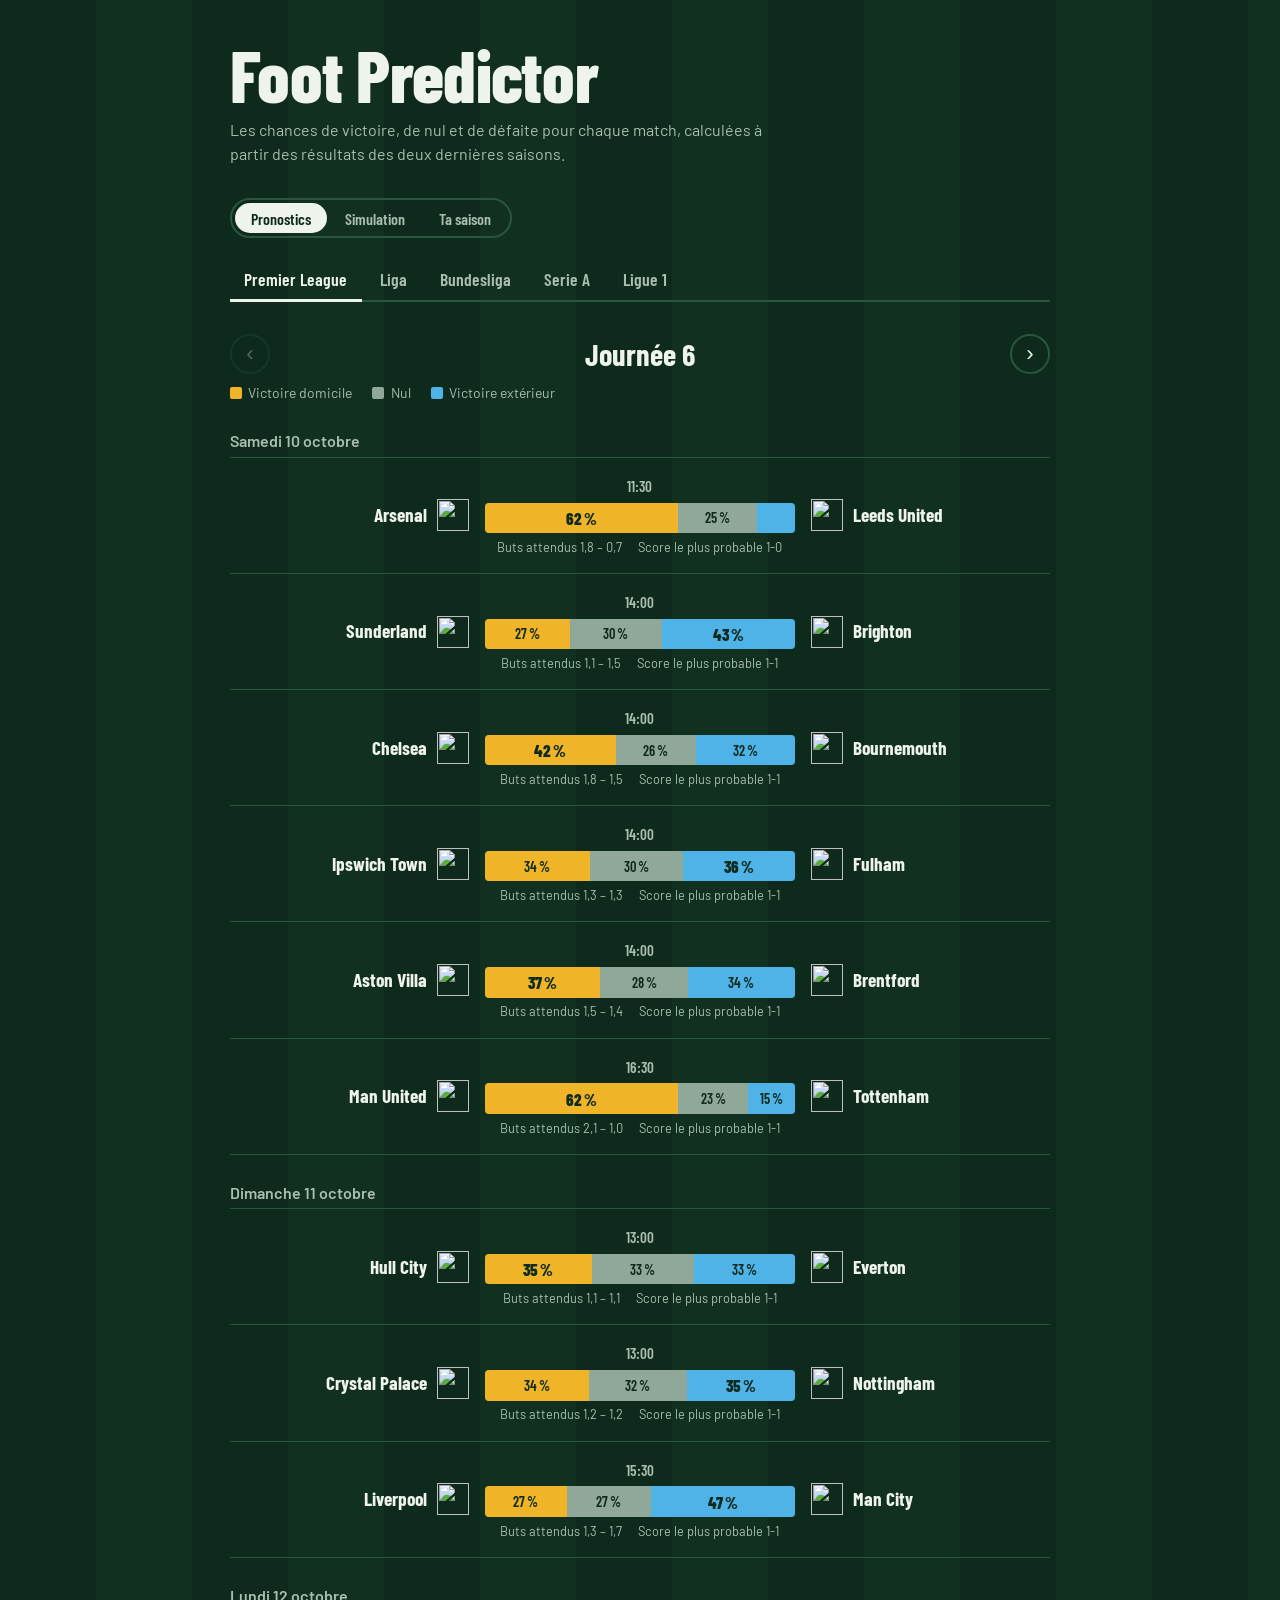
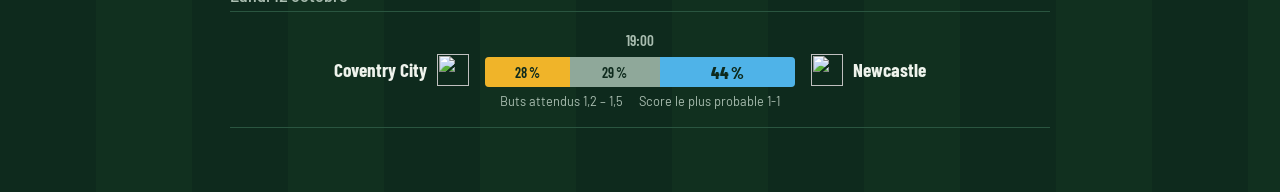
==== frontend/index.html @ 9f8b102c "Foot Predictor : backend, modèle et site" ====
<!doctype html>
<html lang="fr">
<head>
  <meta charset="utf-8">
  <meta name="viewport" content="width=device-width, initial-scale=1">
  <title>Foot Predictor</title>
  <link rel="preconnect" href="https://fonts.googleapis.com">
  <link rel="preconnect" href="https://fonts.gstatic.com" crossorigin>
  <link href="https://fonts.googleapis.com/css2?family=Barlow:wght@400;500;600&family=Barlow+Condensed:wght@500;600;700;800&display=swap" rel="stylesheet">
  <link rel="stylesheet" href="style.css">
</head>
<body>
  <div class="page">
    <header>
      <h1 class="titre">Foot Predictor</h1>
      <p class="sous-titre">Les chances de victoire, de nul et de défaite pour chaque match, calculées à partir des résultats des deux dernières saisons.</p>
      <nav class="vues" aria-label="Section">
        <button data-vue="pronostics" aria-pressed="true">Pronostics</button>
        <button data-vue="simulation" aria-pressed="false">Simulation</button>
        <button data-vue="saison" aria-pressed="false">Ta saison</button>
      </nav>
      <nav class="ligues" role="tablist" aria-label="Championnat"></nav>
    </header>

    <main>
      <section id="vue-pronostics">
        <div class="journee">
          <button class="nav-journee" id="prec" aria-label="Journée précédente">‹</button>
          <h2 id="titre-journee">Chargement…</h2>
          <button class="nav-journee" id="suiv" aria-label="Journée suivante">›</button>
        </div>
        <p class="legende">
          <span style="--c: var(--dom)">Victoire domicile</span>
          <span style="--c: var(--nul)">Nul</span>
          <span style="--c: var(--ext)">Victoire extérieur</span>
        </p>
        <div id="matchs" aria-live="polite"></div>
      </section>

      <section id="vue-simulation" hidden>
        <div class="sim-entete">
          <div>
            <h2>Fin de saison</h2>
            <p class="sim-texte">Chaque match restant est joué 10 000 fois à partir des buts attendus du modèle. Le tableau donne les chances de chaque équipe de finir championne, dans les places de Ligue des champions ou reléguée.</p>
          </div>
          <button id="lancer" class="bouton">Relancer les simulations</button>
        </div>
        <p id="sim-info"></p>
        <div id="sim-resultats" aria-live="polite"></div>
      </section>

      <section id="vue-saison" hidden>
        <div class="sim-entete">
          <div>
            <h2>Ta saison</h2>
            <p class="sim-texte">Chaque match restant est joué une seule fois, avec les buts attendus du modèle. Chaque saison est différente : rejoue autant de fois que tu veux.</p>
          </div>
          <button id="jouer" class="bouton">Jouer la fin de saison</button>
        </div>
        <div class="lecteur" id="lecteur" hidden>
          <button class="nav-journee" id="s-prec" aria-label="Journée précédente">‹</button>
          <button class="bouton-sec" id="s-lecture">Pause</button>
          <button class="nav-journee" id="s-suiv" aria-label="Journée suivante">›</button>
          <button class="bouton-sec" id="s-fin">Aller à la fin</button>
        </div>
        <p id="s-progression"></p>
        <div id="s-banniere" aria-live="polite"></div>
        <div id="s-resultats"></div>
        <div id="s-tableau"></div>
        <p class="legende">
          <span style="--c: var(--dom)">Champion</span>
          <span style="--c: var(--ext)">Ligue des champions</span>
          <span style="--c: var(--rel)">Relégation</span>
        </p>
      </section>
    </main>
  </div>
  <script src="app.js"></script>
</body>
</html>
---- frontend/style.css ----
:root {
  --pelouse: #0E2A1D;
  --pelouse-bande: #11301F;
  --ligne: #2A5540;
  --craie: #EEF3EC;
  --craie-douce: #A9BDB0;
  --dom: #F0B429;
  --nul: #8FA89A;
  --ext: #4FB3E8;
}

* { box-sizing: border-box; }

body {
  margin: 0;
  min-height: 100vh;
  color: var(--craie);
  font-family: "Barlow", system-ui, sans-serif;
  font-size: 16px;
  line-height: 1.5;
  background: repeating-linear-gradient(90deg, var(--pelouse) 0 96px, var(--pelouse-bande) 96px 192px);
}

.page { max-width: 860px; margin: 0 auto; padding: 2.5rem 1.25rem 4rem; }

.titre {
  margin: 0;
  font: 800 clamp(2.75rem, 7vw, 4.5rem)/0.95 "Barlow Condensed", sans-serif;
  letter-spacing: -0.01em;
}
.sous-titre { margin: 0.6rem 0 2rem; max-width: 60ch; color: var(--craie-douce); }

/* Onglets des championnats : soulignés comme une ligne de craie */
.ligues {
  display: flex; gap: 0.25rem;
  overflow-x: auto; overflow-y: hidden;
  box-shadow: inset 0 -2px 0 var(--ligne);   /* la ligne de fond, sans bordure qui déborde */
}
.ligues button {
  padding: 0.6rem 0.9rem;
  border: 0;
  border-bottom: 3px solid transparent;
  background: none;
  color: var(--craie-douce);
  font: 600 1.1rem "Barlow Condensed", sans-serif;
  white-space: nowrap;
  cursor: pointer;
}
.ligues button:hover { color: var(--craie); }
.ligues button[aria-selected="true"] { color: var(--craie); border-bottom-color: var(--craie); }

button:focus-visible { outline: 2px solid var(--dom); outline-offset: 2px; }

/* Navigation entre journées */
.journee { display: flex; align-items: center; justify-content: space-between; margin: 2rem 0 0.5rem; }
.journee h2 { margin: 0; font: 700 1.9rem "Barlow Condensed", sans-serif; }
.nav-journee {
  width: 2.5rem; height: 2.5rem;
  border: 2px solid var(--ligne); border-radius: 50%;
  background: transparent; color: var(--craie);
  font-size: 1.4rem; line-height: 1; cursor: pointer;
}
.nav-journee:hover:not(:disabled) { border-color: var(--craie); }
.nav-journee:disabled { opacity: 0.3; cursor: default; }

.legende { display: flex; flex-wrap: wrap; gap: 1.25rem; margin: 0 0 0.5rem; font-size: 0.875rem; color: var(--craie-douce); }
.legende span::before {
  content: ""; display: inline-block;
  width: 0.75rem; height: 0.75rem; margin-right: 0.4rem; vertical-align: -1px;
  border-radius: 2px; background: var(--c);
}

/* Matchs */
.jour {
  margin: 1.75rem 0 0; padding-bottom: 0.4rem;
  border-bottom: 1px solid var(--ligne);
  font: 600 1rem "Barlow", sans-serif; color: var(--craie-douce);
}
.jour::first-letter { text-transform: uppercase; }

.match {
  display: grid;
  grid-template-columns: 1fr minmax(220px, 1.3fr) 1fr;
  grid-template-areas: "dom centre ext";
  align-items: center;
  gap: 1rem;
  padding: 1rem 0;
  border-bottom: 1px solid var(--ligne);
}
.equipe { display: flex; align-items: center; gap: 0.6rem; min-width: 0; font: 700 1.2rem/1.15 "Barlow Condensed", sans-serif; }
.equipe.dom { grid-area: dom; justify-content: flex-end; text-align: right; }
.equipe.ext { grid-area: ext; }
.equipe img, .logo-vide { width: 32px; height: 32px; object-fit: contain; flex-shrink: 0; }

.centre { grid-area: centre; text-align: center; }
.centre time { font: 600 0.95rem "Barlow Condensed", sans-serif; color: var(--craie-douce); }

.barre { display: flex; height: 1.9rem; margin: 0.3rem 0; border-radius: 4px; overflow: hidden; background: var(--ligne); }
.seg {
  display: flex; align-items: center; justify-content: center; min-width: 0;
  color: var(--pelouse); font: 600 0.9rem "Barlow Condensed", sans-serif;
}
.s1 { background: var(--dom); }
.sN { background: var(--nul); }
.s2 { background: var(--ext); }
.seg.fort { font-weight: 800; font-size: 1.05rem; }

.details { margin: 0; font-size: 0.8rem; color: var(--craie-douce); }
.details .sep { display: inline-block; width: 1rem; }

.vide, .erreur { margin: 2rem 0; color: var(--craie-douce); }
.erreur code { color: var(--craie); }

@media (max-width: 600px) {
  .match { grid-template-columns: 1fr 1fr; grid-template-areas: "dom ext" "centre centre"; row-gap: 0.6rem; }
  .equipe.dom { justify-content: flex-end; flex-direction: row-reverse; text-align: left; }
  .equipe.ext { justify-content: flex-start; flex-direction: row-reverse; text-align: right; }
}

/* ---------- Sélecteur Pronostics / Simulation ---------- */
:root { --rel: #E5534B; }

.vues { display: inline-flex; gap: 2px; padding: 3px; margin-bottom: 1.25rem; border: 2px solid var(--ligne); border-radius: 999px; }
.vues button {
  padding: 0.35rem 1rem; border: 0; border-radius: 999px;
  background: none; color: var(--craie-douce);
  font: 600 1rem "Barlow Condensed", sans-serif; cursor: pointer;
}
.vues button[aria-pressed="true"] { background: var(--craie); color: var(--pelouse); }

/* ---------- Simulation ---------- */
.sim-entete { display: flex; flex-wrap: wrap; align-items: flex-end; justify-content: space-between; gap: 1rem; margin: 2rem 0 1rem; }
.sim-entete h2 { margin: 0; font: 700 1.9rem "Barlow Condensed", sans-serif; }
.sim-texte { margin: 0.3rem 0 0; max-width: 55ch; font-size: 0.9rem; color: var(--craie-douce); }

.bouton {
  padding: 0.6rem 1.1rem; border: 0; border-radius: 4px;
  background: var(--dom); color: var(--pelouse);
  font: 700 1rem "Barlow Condensed", sans-serif; cursor: pointer;
}
.bouton:disabled { opacity: 0.5; cursor: progress; }
#sim-info { margin: 0 0 0.75rem; font-size: 0.85rem; color: var(--craie-douce); }

.tableau-scroll { overflow-x: auto; }
.sim { width: 100%; border-collapse: collapse; font-variant-numeric: tabular-nums; }
.sim th {
  padding: 0.5rem; border-bottom: 2px solid var(--ligne);
  font: 600 0.85rem "Barlow", sans-serif; color: var(--craie-douce);
  text-align: center; white-space: nowrap;
}
.sim th:nth-child(2) { text-align: left; }
.sim td { padding: 0.35rem 0.5rem; border-bottom: 1px solid var(--ligne); text-align: center; }
.sim td.pos { width: 2rem; color: var(--craie-douce); }
.sim .eq { display: flex; align-items: center; gap: 0.5rem; font: 700 1.05rem "Barlow Condensed", sans-serif; white-space: nowrap; }
.sim .eq img, .sim .eq .logo-vide { width: 24px; height: 24px; }
.sim td.num { font: 600 1rem "Barlow Condensed", sans-serif; }
.sim td.num.fort { font-weight: 800; }

/* Probabilités : la couleur s'intensifie avec la probabilité */
.sim td.proba {
  min-width: 4.5rem;
  font: 600 0.95rem "Barlow Condensed", sans-serif;
  background: color-mix(in srgb, var(--c) var(--a), transparent);
}
.sim td.proba.fonce { color: var(--pelouse); }

/* Histogramme des positions finales */
.sim td.histo-cell { min-width: 150px; }
.histo { display: flex; align-items: flex-end; gap: 1px; height: 28px; }
.histo span { flex: 1; min-height: 1px; border-radius: 1px 1px 0 0; background: var(--nul); }
.histo .z-titre { background: var(--dom); }
.histo .z-ldc { background: var(--ext); }
.histo .z-rel { background: var(--rel); }

.sr { position: absolute; width: 1px; height: 1px; overflow: hidden; clip: rect(0 0 0 0); white-space: nowrap; }

/* ---------- Ta saison ---------- */
.bouton-sec {
  padding: 0.45rem 0.9rem; border: 2px solid var(--ligne); border-radius: 4px;
  background: transparent; color: var(--craie);
  font: 600 0.95rem "Barlow Condensed", sans-serif; cursor: pointer;
}
.bouton-sec:hover:not(:disabled) { border-color: var(--craie); }
.bouton-sec:disabled { opacity: 0.3; cursor: default; }

.lecteur { display: flex; flex-wrap: wrap; align-items: center; gap: 0.5rem; margin-bottom: 0.75rem; }
#s-progression { margin: 0 0 1rem; font: 700 1.5rem "Barlow Condensed", sans-serif; }
#s-progression small { margin-left: 0.5rem; font: 400 0.85rem "Barlow", sans-serif; color: var(--craie-douce); }

.banniere {
  margin: 0 0 1.25rem; padding: 0.8rem 1rem;
  border-left: 4px solid var(--dom);
  background: color-mix(in srgb, var(--dom) 12%, transparent);
}
.banniere strong { font: 800 1.35rem "Barlow Condensed", sans-serif; }

/* Résultats de la journée */
.resultats {
  display: grid; grid-template-columns: repeat(auto-fill, minmax(260px, 1fr)); column-gap: 1.5rem;
  margin: 0 0 1.5rem; padding: 0; list-style: none;
}
.res {
  display: grid; grid-template-columns: 1fr 20px 2.8rem 20px 1fr; align-items: center; gap: 0.4rem;
  padding: 0.35rem 0; border-bottom: 1px solid var(--ligne);
  font: 600 1rem "Barlow Condensed", sans-serif; color: var(--craie-douce);
}
.res span { overflow: hidden; text-overflow: ellipsis; white-space: nowrap; }
.res .r-dom { text-align: right; }
.res img, .res .logo-vide { display: inline-block; width: 20px; height: 20px; object-fit: contain; }
.res .score { text-align: center; font-weight: 800; color: var(--craie); font-variant-numeric: tabular-nums; }
.res.v-dom .r-dom, .res.v-ext .r-ext { font-weight: 800; color: var(--craie); }
.res.nul .r-dom, .res.nul .r-ext { color: var(--craie); }

/* Classement : zone indiquée par un liseré à gauche, mouvements en couleur */
.sim td.mouv { width: 2.4rem; font: 700 0.8rem "Barlow Condensed", sans-serif; }
.monte { color: #6FD08C; }
.descend { color: var(--rel); }
.sim tr.z-titre td.pos { box-shadow: inset 3px 0 0 var(--dom); }
.sim tr.z-ldc td.pos { box-shadow: inset 3px 0 0 var(--ext); }
.sim tr.z-rel td.pos { box-shadow: inset 3px 0 0 var(--rel); }
#s-tableau + .legende { margin-top: 0.75rem; }
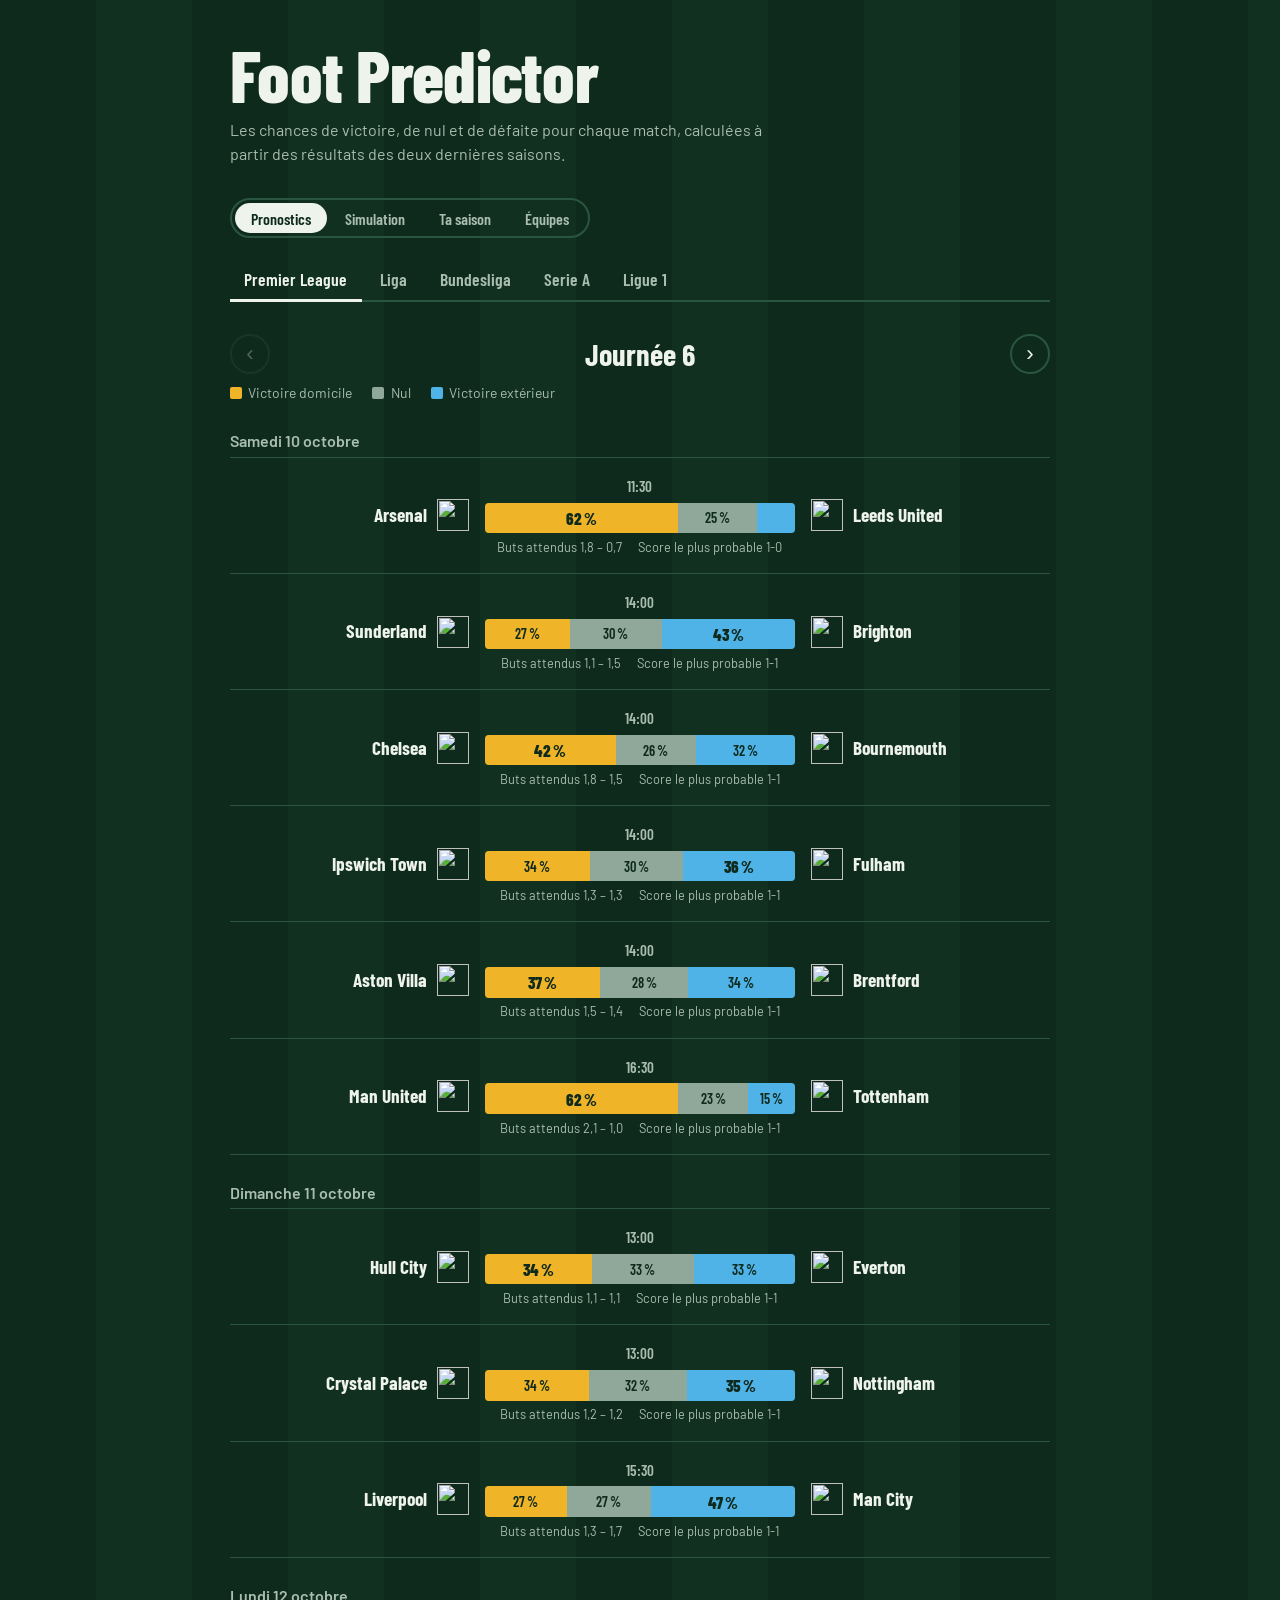
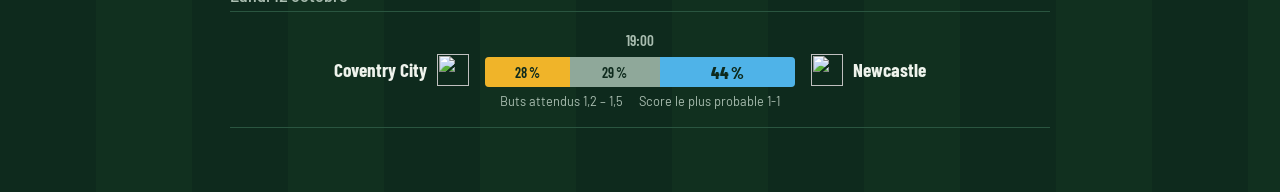
==== commit 2767e2ff: "Fiches équipes : effectifs, forme, palmarès" ====
--- a/frontend/index.html
+++ b/frontend/index.html
@@ -18,6 +18,7 @@
         <button data-vue="pronostics" aria-pressed="true">Pronostics</button>
         <button data-vue="simulation" aria-pressed="false">Simulation</button>
         <button data-vue="saison" aria-pressed="false">Ta saison</button>
+        <button data-vue="equipes" aria-pressed="false">Équipes</button>
       </nav>
       <nav class="ligues" role="tablist" aria-label="Championnat"></nav>
     </header>
@@ -73,6 +74,10 @@
           <span style="--c: var(--rel)">Relégation</span>
         </p>
       </section>
+
+      <section id="vue-equipes" hidden>
+        <div id="eq-contenu"></div>
+      </section>
     </main>
   </div>
   <script src="app.js"></script>
--- a/frontend/style.css
+++ b/frontend/style.css
@@ -7,6 +7,7 @@
   --dom: #F0B429;
   --nul: #8FA89A;
   --ext: #4FB3E8;
+  --rel: #E5534B;
 }
 
 * { box-sizing: border-box; }
@@ -30,11 +31,20 @@
 }
 .sous-titre { margin: 0.6rem 0 2rem; max-width: 60ch; color: var(--craie-douce); }
 
+/* Sélecteur de section */
+.vues { display: inline-flex; gap: 2px; padding: 3px; margin-bottom: 1.25rem; border: 2px solid var(--ligne); border-radius: 999px; }
+.vues button {
+  padding: 0.35rem 1rem; border: 0; border-radius: 999px;
+  background: none; color: var(--craie-douce);
+  font: 600 1rem "Barlow Condensed", sans-serif; cursor: pointer;
+}
+.vues button[aria-pressed="true"] { background: var(--craie); color: var(--pelouse); }
+
 /* Onglets des championnats : soulignés comme une ligne de craie */
 .ligues {
   display: flex; gap: 0.25rem;
   overflow-x: auto; overflow-y: hidden;
-  box-shadow: inset 0 -2px 0 var(--ligne);   /* la ligne de fond, sans bordure qui déborde */
+  box-shadow: inset 0 -2px 0 var(--ligne);
 }
 .ligues button {
   padding: 0.6rem 0.9rem;
@@ -111,24 +121,7 @@
 .vide, .erreur { margin: 2rem 0; color: var(--craie-douce); }
 .erreur code { color: var(--craie); }
 
-@media (max-width: 600px) {
-  .match { grid-template-columns: 1fr 1fr; grid-template-areas: "dom ext" "centre centre"; row-gap: 0.6rem; }
-  .equipe.dom { justify-content: flex-end; flex-direction: row-reverse; text-align: left; }
-  .equipe.ext { justify-content: flex-start; flex-direction: row-reverse; text-align: right; }
-}
-
-/* ---------- Sélecteur Pronostics / Simulation ---------- */
-:root { --rel: #E5534B; }
-
-.vues { display: inline-flex; gap: 2px; padding: 3px; margin-bottom: 1.25rem; border: 2px solid var(--ligne); border-radius: 999px; }
-.vues button {
-  padding: 0.35rem 1rem; border: 0; border-radius: 999px;
-  background: none; color: var(--craie-douce);
-  font: 600 1rem "Barlow Condensed", sans-serif; cursor: pointer;
-}
-.vues button[aria-pressed="true"] { background: var(--craie); color: var(--pelouse); }
-
-/* ---------- Simulation ---------- */
+/* Simulation */
 .sim-entete { display: flex; flex-wrap: wrap; align-items: flex-end; justify-content: space-between; gap: 1rem; margin: 2rem 0 1rem; }
 .sim-entete h2 { margin: 0; font: 700 1.9rem "Barlow Condensed", sans-serif; }
 .sim-texte { margin: 0.3rem 0 0; max-width: 55ch; font-size: 0.9rem; color: var(--craie-douce); }
@@ -174,7 +167,7 @@
 
 .sr { position: absolute; width: 1px; height: 1px; overflow: hidden; clip: rect(0 0 0 0); white-space: nowrap; }
 
-/* ---------- Ta saison ---------- */
+/* Ta saison */
 .bouton-sec {
   padding: 0.45rem 0.9rem; border: 2px solid var(--ligne); border-radius: 4px;
   background: transparent; color: var(--craie);
@@ -194,7 +187,6 @@
 }
 .banniere strong { font: 800 1.35rem "Barlow Condensed", sans-serif; }
 
-/* Résultats de la journée */
 .resultats {
   display: grid; grid-template-columns: repeat(auto-fill, minmax(260px, 1fr)); column-gap: 1.5rem;
   margin: 0 0 1.5rem; padding: 0; list-style: none;
@@ -211,11 +203,60 @@
 .res.v-dom .r-dom, .res.v-ext .r-ext { font-weight: 800; color: var(--craie); }
 .res.nul .r-dom, .res.nul .r-ext { color: var(--craie); }
 
-/* Classement : zone indiquée par un liseré à gauche, mouvements en couleur */
 .sim td.mouv { width: 2.4rem; font: 700 0.8rem "Barlow Condensed", sans-serif; }
 .monte { color: #6FD08C; }
 .descend { color: var(--rel); }
 .sim tr.z-titre td.pos { box-shadow: inset 3px 0 0 var(--dom); }
 .sim tr.z-ldc td.pos { box-shadow: inset 3px 0 0 var(--ext); }
 .sim tr.z-rel td.pos { box-shadow: inset 3px 0 0 var(--rel); }
-#s-tableau + .legende { margin-top: 0.75rem; }+#s-tableau + .legende { margin-top: 0.75rem; }
+
+/* Équipes */
+.eq-grille { display: grid; grid-template-columns: repeat(auto-fill, minmax(150px, 1fr)); gap: 0.5rem; margin-top: 1.5rem; }
+.eq-carte {
+  display: flex; align-items: center; gap: 0.6rem; padding: 0.7rem;
+  border: 1px solid var(--ligne); border-radius: 6px;
+  background: none; color: var(--craie); text-align: left; cursor: pointer;
+}
+.eq-carte:hover { border-color: var(--craie); }
+.eq-carte img, .eq-carte .logo-vide { width: 32px; height: 32px; object-fit: contain; }
+.eq-nom { flex: 1; font: 700 1.05rem "Barlow Condensed", sans-serif; }
+.eq-pts { font-size: 0.8rem; color: var(--craie-douce); }
+
+.eq-entete { display: flex; align-items: center; gap: 1rem; margin: 1.5rem 0 1rem; }
+.eq-entete img, .eq-entete .logo-vide { width: 72px; height: 72px; object-fit: contain; }
+.eq-entete h2 { margin: 0; font: 800 2.2rem "Barlow Condensed", sans-serif; }
+.eq-meta { margin: 0.2rem 0 0; font-size: 0.85rem; color: var(--craie-douce); }
+
+.chiffres { display: flex; flex-wrap: wrap; gap: 1.5rem; padding: 0.9rem 0; border-top: 1px solid var(--ligne); border-bottom: 1px solid var(--ligne); }
+.chiffre { display: flex; flex-direction: column; }
+.chiffre b { font: 800 1.5rem "Barlow Condensed", sans-serif; }
+.chiffre span { font-size: 0.78rem; color: var(--craie-douce); }
+
+.eq-titre { margin: 1.75rem 0 0.6rem; font: 700 1.2rem "Barlow Condensed", sans-serif; }
+.eq-titre .eq-meta { display: inline; font-weight: 400; }
+
+.forme { display: flex; gap: 0.35rem; }
+.pastille { display: grid; place-items: center; width: 1.9rem; height: 1.9rem; border-radius: 4px; font: 700 0.9rem "Barlow Condensed", sans-serif; color: var(--pelouse); cursor: help; }
+.p-V { background: #6FD08C; } .p-N { background: var(--nul); } .p-D { background: var(--rel); }
+
+.eq-liste { margin: 0; padding: 0; list-style: none; }
+.eq-liste li { display: flex; flex-wrap: wrap; align-items: baseline; gap: 0.75rem; padding: 0.5rem 0; border-bottom: 1px solid var(--ligne); }
+.eq-liste li > :first-child, .eq-adv { flex: 1; font: 700 1.05rem "Barlow Condensed", sans-serif; }
+.eq-date { font-size: 0.8rem; color: var(--craie-douce); }
+.eq-proba { font: 600 0.95rem "Barlow Condensed", sans-serif; }
+
+.effectif { display: grid; grid-template-columns: repeat(auto-fit, minmax(230px, 1fr)); gap: 1.5rem; }
+.poste h4 { margin: 0 0 0.4rem; padding-bottom: 0.3rem; border-bottom: 1px solid var(--ligne); font: 600 0.95rem "Barlow", sans-serif; color: var(--craie-douce); }
+.poste ul { margin: 0; padding: 0; list-style: none; }
+.poste li { display: flex; flex-wrap: wrap; align-items: baseline; gap: 0.5rem; padding: 0.25rem 0; }
+.j-nom { flex: 1; font: 600 1rem "Barlow Condensed", sans-serif; }
+.poste li.star .j-nom { color: var(--dom); font-weight: 800; }
+.j-info { font-size: 0.75rem; color: var(--craie-douce); }
+.j-buts { font: 700 0.8rem "Barlow Condensed", sans-serif; color: var(--dom); }
+
+@media (max-width: 600px) {
+  .match { grid-template-columns: 1fr 1fr; grid-template-areas: "dom ext" "centre centre"; row-gap: 0.6rem; }
+  .equipe.dom { justify-content: flex-end; flex-direction: row-reverse; text-align: left; }
+  .equipe.ext { justify-content: flex-start; flex-direction: row-reverse; text-align: right; }
+}
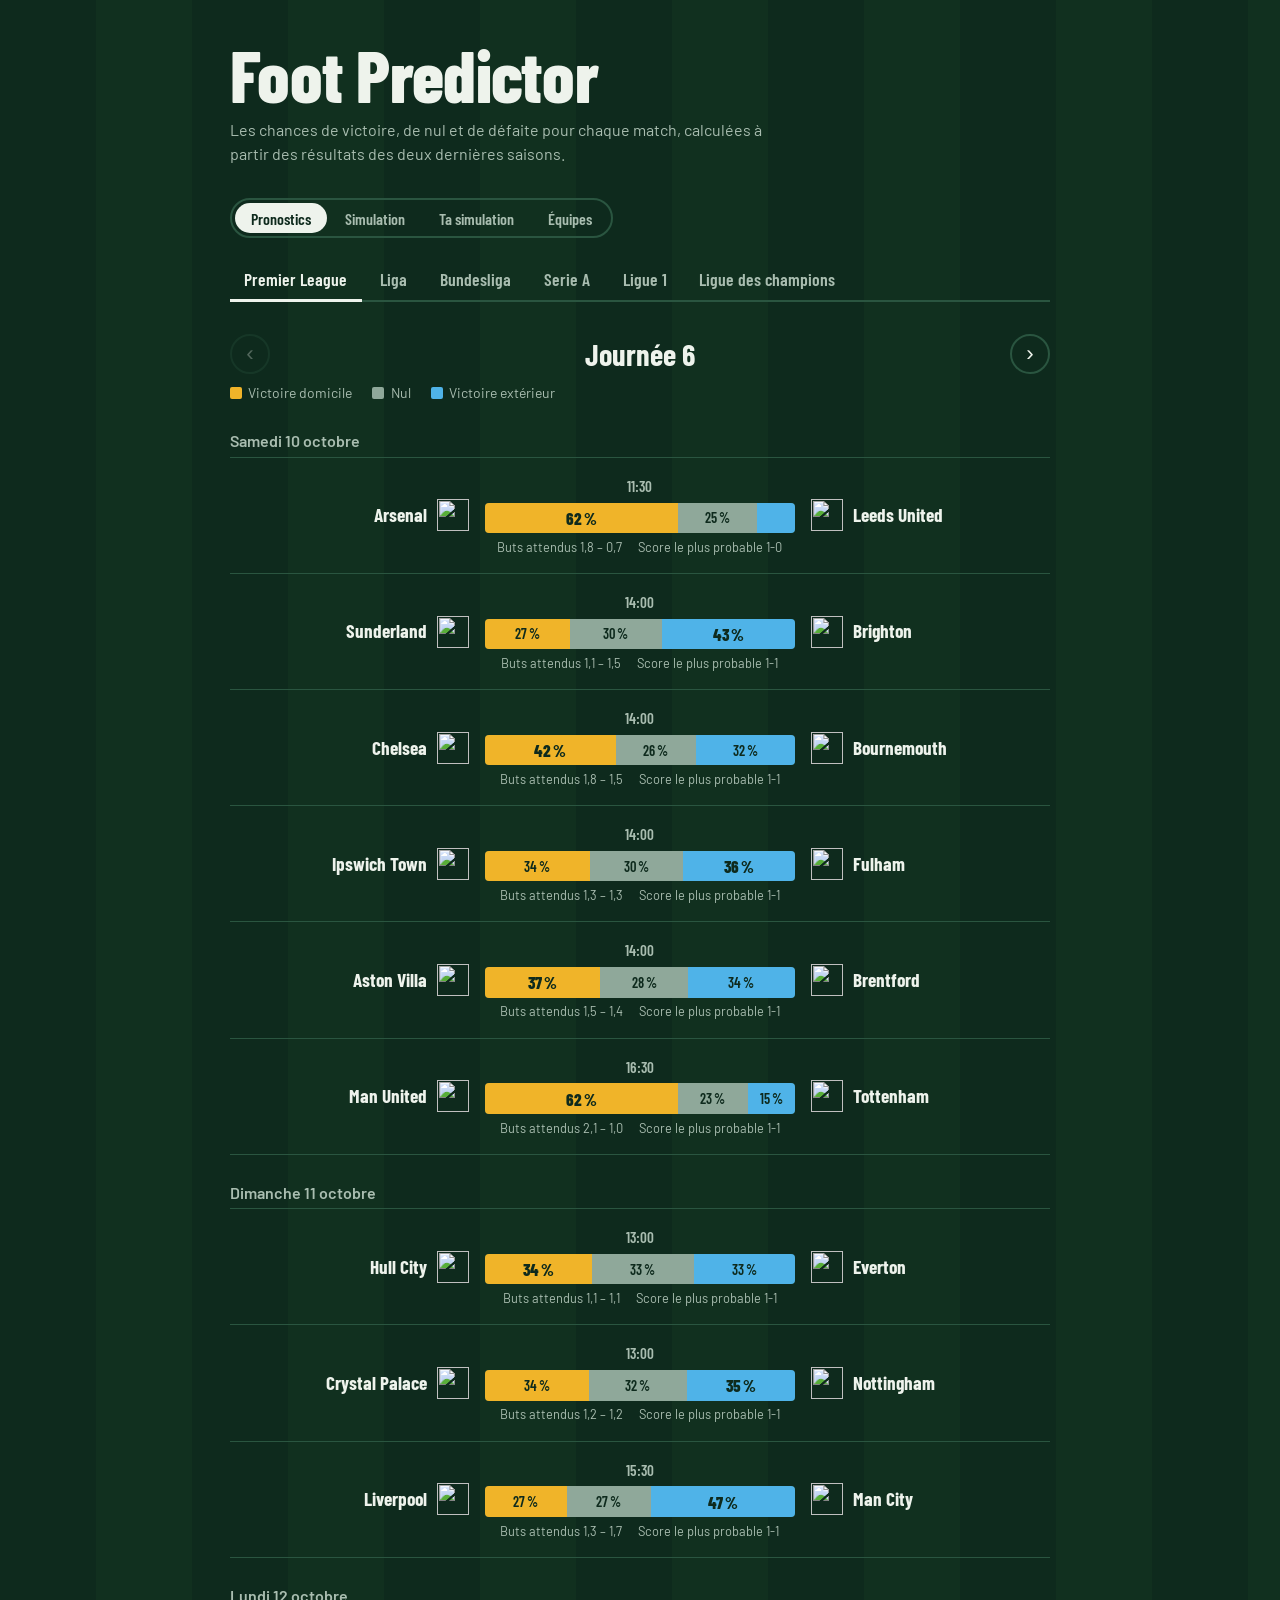
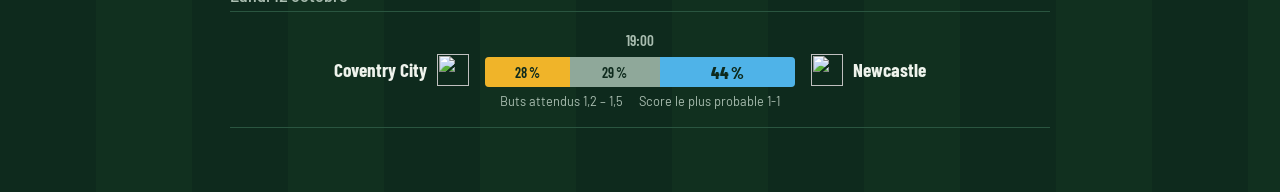
==== commit e71c39fa: "Ta Ligue des champions : pronostics au score et arbre complet" ====
--- a/frontend/index.html
+++ b/frontend/index.html
@@ -17,12 +17,15 @@
       <nav class="vues" aria-label="Section">
         <button data-vue="pronostics" aria-pressed="true">Pronostics</button>
         <button data-vue="simulation" aria-pressed="false">Simulation</button>
-        <button data-vue="saison" aria-pressed="false">Ta saison</button>
+        <button data-vue="saison" aria-pressed="false">Ta simulation</button>
+        <button data-vue="pronos" aria-pressed="false" hidden>Ta Ligue des champions</button>
         <button data-vue="equipes" aria-pressed="false">Équipes</button>
       </nav>
       <nav class="ligues" role="tablist" aria-label="Championnat"></nav>
     </header>
-
+    <section id="vue-pronos" hidden>
+      <div id="pr-contenu"></div>
+    </section>
     <main>
       <section id="vue-pronostics">
         <div class="journee">
@@ -53,7 +56,7 @@
       <section id="vue-saison" hidden>
         <div class="sim-entete">
           <div>
-            <h2>Ta saison</h2>
+            <h2>Ta simulation</h2>
             <p class="sim-texte">Chaque match restant est joué une seule fois, avec les buts attendus du modèle. Chaque saison est différente : rejoue autant de fois que tu veux.</p>
           </div>
           <button id="jouer" class="bouton">Jouer la fin de saison</button>
@@ -68,6 +71,7 @@
         <div id="s-banniere" aria-live="polite"></div>
         <div id="s-resultats"></div>
         <div id="s-tableau"></div>
+        <div id="s-ko"></div>
         <p class="legende">
           <span style="--c: var(--dom)">Champion</span>
           <span style="--c: var(--ext)">Ligue des champions</span>
--- a/frontend/style.css
+++ b/frontend/style.css
@@ -40,7 +40,7 @@
 }
 .vues button[aria-pressed="true"] { background: var(--craie); color: var(--pelouse); }
 
-/* Onglets des championnats : soulignés comme une ligne de craie */
+/* Onglets des compétitions : soulignés comme une ligne de craie */
 .ligues {
   display: flex; gap: 0.25rem;
   overflow-x: auto; overflow-y: hidden;
@@ -167,7 +167,7 @@
 
 .sr { position: absolute; width: 1px; height: 1px; overflow: hidden; clip: rect(0 0 0 0); white-space: nowrap; }
 
-/* Ta saison */
+/* Ta simulation */
 .bouton-sec {
   padding: 0.45rem 0.9rem; border: 2px solid var(--ligne); border-radius: 4px;
   background: transparent; color: var(--craie);
@@ -186,6 +186,7 @@
   background: color-mix(in srgb, var(--dom) 12%, transparent);
 }
 .banniere strong { font: 800 1.35rem "Barlow Condensed", sans-serif; }
+.banniere.perdu { border-left-color: var(--rel); background: color-mix(in srgb, var(--rel) 12%, transparent); }
 
 .resultats {
   display: grid; grid-template-columns: repeat(auto-fill, minmax(260px, 1fr)); column-gap: 1.5rem;
@@ -210,6 +211,54 @@
 .sim tr.z-ldc td.pos { box-shadow: inset 3px 0 0 var(--ext); }
 .sim tr.z-rel td.pos { box-shadow: inset 3px 0 0 var(--rel); }
 #s-tableau + .legende { margin-top: 0.75rem; }
+
+/* Phase finale simulée */
+.ko-liste { margin: 0 0 1.25rem; padding: 0; list-style: none; }
+.ko-duel {
+  display: grid; grid-template-columns: 1fr 3.5rem 1fr; align-items: center; gap: 0.5rem;
+  padding: 0.5rem 0; border-bottom: 1px solid var(--ligne);
+}
+.ko-eq { display: flex; align-items: center; gap: 0.5rem; min-width: 0; font: 600 1.05rem "Barlow Condensed", sans-serif; color: var(--craie-douce); }
+.ko-eq.gauche { justify-content: flex-end; text-align: right; }
+.ko-eq.gagnant { color: var(--craie); font-weight: 800; }
+.ko-eq img, .ko-eq .logo-vide { width: 22px; height: 22px; object-fit: contain; flex-shrink: 0; }
+.ko-score { text-align: center; font: 800 1.1rem "Barlow Condensed", sans-serif; font-variant-numeric: tabular-nums; }
+.ko-detail { grid-column: 1 / -1; text-align: center; font-size: 0.75rem; color: var(--craie-douce); }
+
+/* Ta Ligue des champions */
+.pr-tie { padding: 0.7rem 0; border-bottom: 1px solid var(--ligne); }
+.pr-tete { display: flex; justify-content: space-between; gap: 1rem; margin-bottom: 0.4rem; font: 700 1.05rem "Barlow Condensed", sans-serif; }
+.pr-mid { font-weight: 600; font-size: 0.85rem; color: var(--craie-douce); white-space: nowrap; }
+
+.pr-leg { display: grid; grid-template-columns: 1fr auto 1fr 4.5rem; align-items: center; gap: 0.6rem; padding: 0.25rem 0; }
+.ko-liste > .pr-leg { border-bottom: 1px solid var(--ligne); padding: 0.45rem 0; }
+.pr-leg-nom { font-size: 0.75rem; color: var(--craie-douce); }
+.pr-eq { display: flex; align-items: center; gap: 0.5rem; min-width: 0; font: 600 1.05rem "Barlow Condensed", sans-serif; }
+.pr-eq.gauche { justify-content: flex-end; text-align: right; }
+.pr-eq img, .pr-eq .logo-vide { width: 22px; height: 22px; object-fit: contain; flex-shrink: 0; }
+.pr-tds { font-size: 0.75rem; font-weight: 600; color: var(--craie-douce); }
+
+.pr-saisie { display: flex; align-items: center; gap: 0.3rem; }
+.pr-saisie b { color: var(--craie-douce); }
+.pr-score {
+  width: 2.6rem; padding: 0.3rem 0; border: 2px solid var(--ligne); border-radius: 4px;
+  background: transparent; color: var(--craie);
+  font: 700 1rem "Barlow Condensed", sans-serif; text-align: center;
+  -moz-appearance: textfield;
+}
+.pr-score:focus { outline: none; border-color: var(--craie); }
+.pr-score::placeholder { color: var(--craie-douce); opacity: 0.5; font-weight: 400; }
+.pr-score::-webkit-outer-spin-button, .pr-score::-webkit-inner-spin-button { -webkit-appearance: none; margin: 0; }
+
+.pr-bilan { display: flex; flex-wrap: wrap; align-items: center; gap: 0.5rem; margin: 0.4rem 0 0; font-size: 0.85rem; color: var(--craie-douce); }
+.pr-bilan b { color: var(--craie); font: 700 1rem "Barlow Condensed", sans-serif; }
+.pr-tab { padding: 0.25rem 0.6rem; font-size: 0.85rem; }
+
+.pr-top8 { display: grid; grid-template-columns: repeat(auto-fill, minmax(200px, 1fr)); gap: 0.3rem 1rem; margin: 0 0 1.5rem; padding: 0; list-style: none; }
+.pr-top8 li { display: flex; align-items: center; gap: 0.5rem; font: 600 1rem "Barlow Condensed", sans-serif; }
+.pr-top8 img, .pr-top8 .logo-vide { width: 22px; height: 22px; object-fit: contain; }
+.pr-top8 > li > span:last-of-type { flex: 1; }
+.pr-top8 b { color: var(--craie-douce); font-weight: 600; font-size: 0.85rem; }
 
 /* Équipes */
 .eq-grille { display: grid; grid-template-columns: repeat(auto-fill, minmax(150px, 1fr)); gap: 0.5rem; margin-top: 1.5rem; }
@@ -259,4 +308,6 @@
   .match { grid-template-columns: 1fr 1fr; grid-template-areas: "dom ext" "centre centre"; row-gap: 0.6rem; }
   .equipe.dom { justify-content: flex-end; flex-direction: row-reverse; text-align: left; }
   .equipe.ext { justify-content: flex-start; flex-direction: row-reverse; text-align: right; }
+  .pr-leg { grid-template-columns: 1fr auto 1fr; }
+  .pr-leg-nom { grid-column: 1 / -1; text-align: center; }
 }
